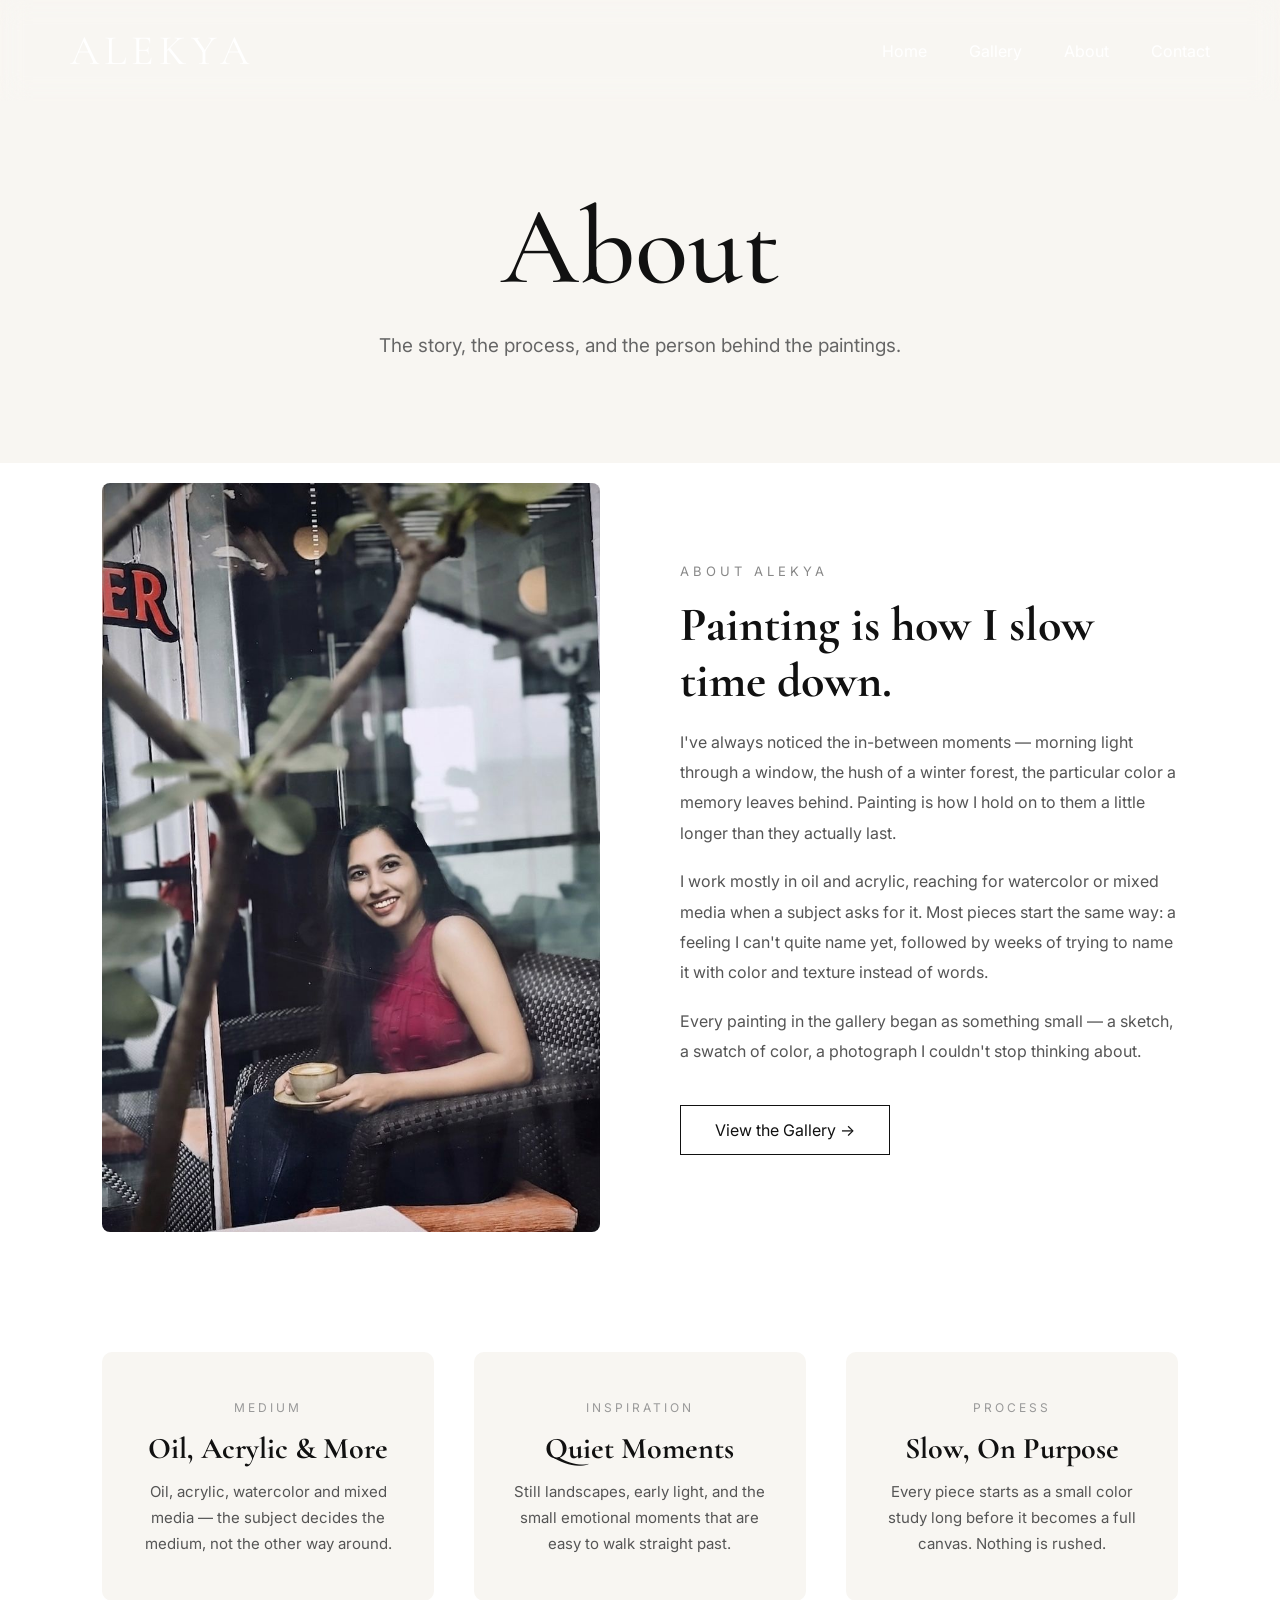
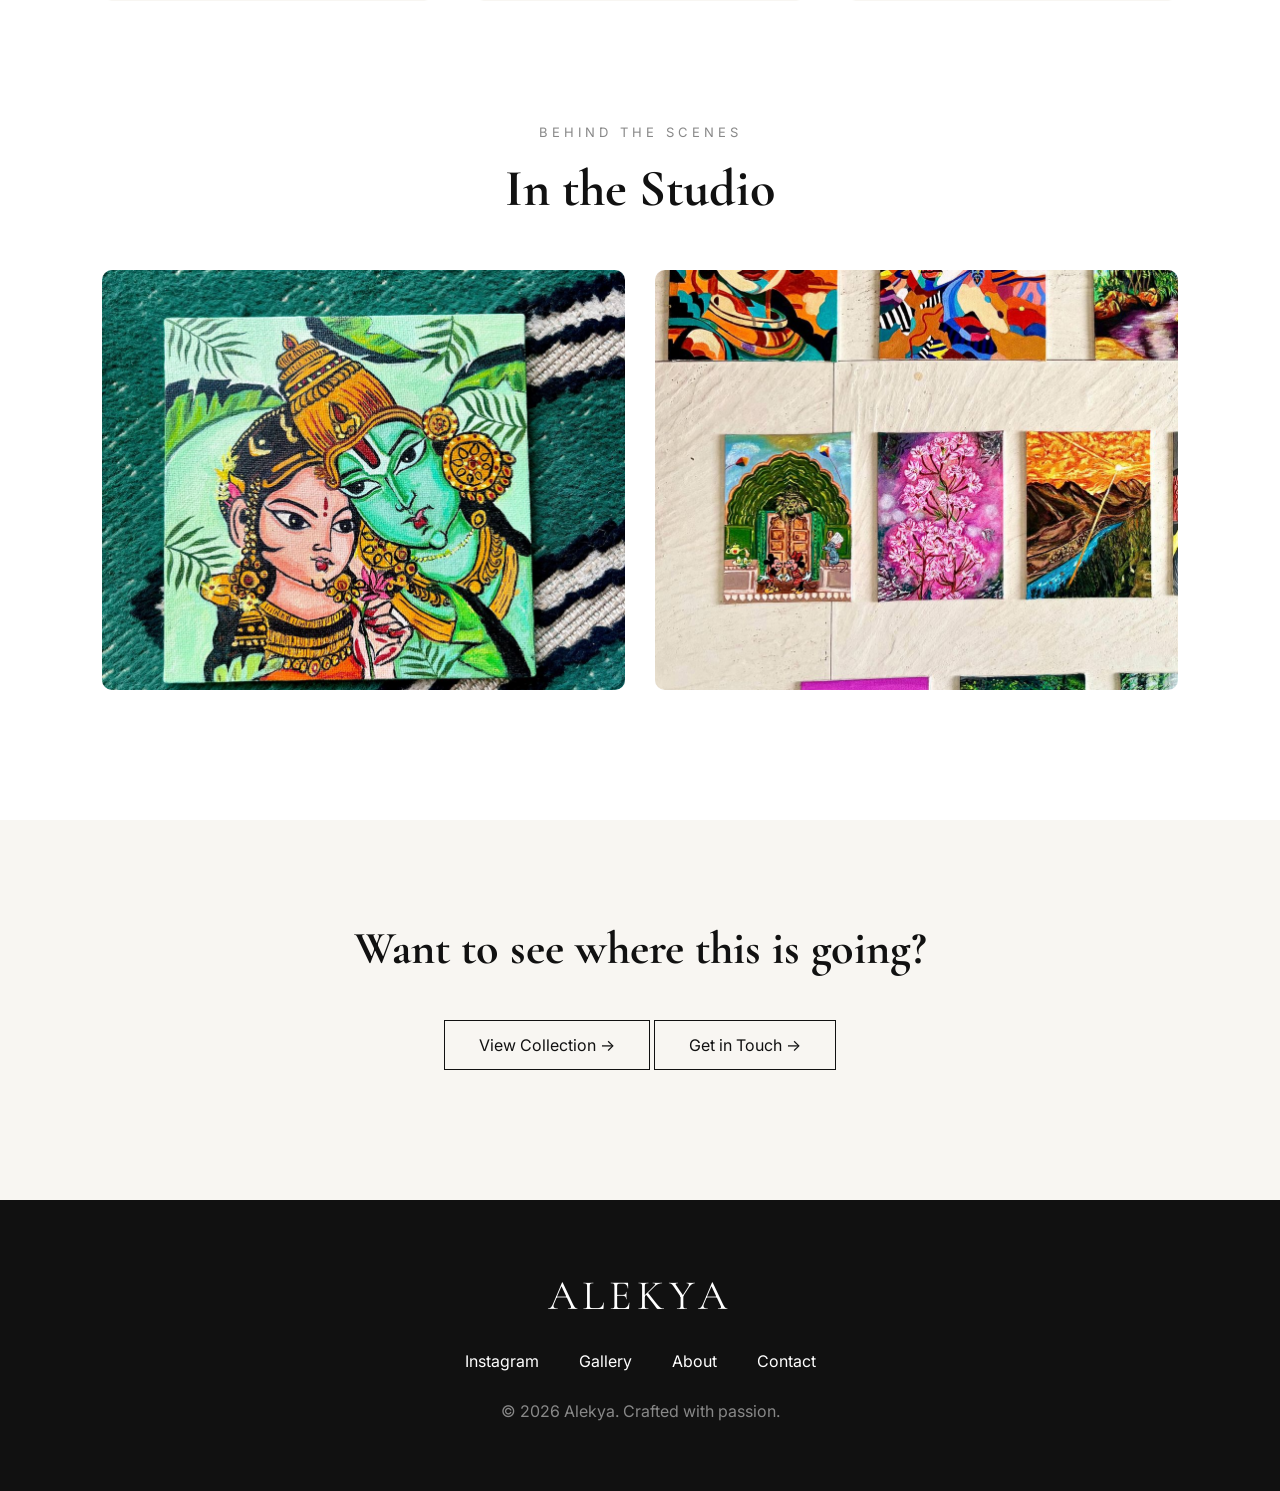
==== about.html @ 841383d3 "Initial portfolio upload" ====
<!DOCTYPE html>
<html lang="en">

<head>

<meta charset="UTF-8">
<meta name="viewport" content="width=device-width, initial-scale=1.0">

<title>About | Alekya</title>
<meta name="description" content="Learn about Alekya, a contemporary artist working in oil, acrylic, watercolor and mixed media.">
<meta property="og:title" content="About | Alekya">
<meta property="og:type" content="website">
<link rel="icon" href="favicon.svg" type="image/svg+xml">

<link rel="stylesheet" href="css/style.css">

<link rel="preconnect" href="https://fonts.googleapis.com">
<link rel="preconnect" href="https://fonts.gstatic.com" crossorigin>

<link href="https://fonts.googleapis.com/css2?family=Inter:wght@300;400;500;600&family=Cormorant+Garamond:wght@400;500;600;700&display=swap" rel="stylesheet">

</head>

<body>

<div id="progress-bar"></div>
<header>

<div class="logo">
ALEKYA
</div>

<nav>
<a href="index.html">Home</a>
<a href="gallery.html">Gallery</a>
<a href="about.html">About</a>
<a href="contact.html">Contact</a>
</nav>

<button class="nav-toggle" aria-label="Toggle menu" aria-expanded="false">
<span></span><span></span><span></span>
</button>

</header>

<section class="page-hero">
<h1>About</h1>
<p>The story, the process, and the person behind the paintings.</p>
</section>

<section class="story">

    <div class="story-image">
        <img src="images/profile.jpg" alt="Alekya, the artist">
    </div>

    <div class="story-content">

        <span>ABOUT ALEKYA</span>

        <h2>Painting is how I slow time down.</h2>

        <p>
            I've always noticed the in-between moments — morning light through
            a window, the hush of a winter forest, the particular color a
            memory leaves behind. Painting is how I hold on to them a little
            longer than they actually last.
        </p>

        <p>
            I work mostly in oil and acrylic, reaching for watercolor or
            mixed media when a subject asks for it. Most pieces start the
            same way: a feeling I can't quite name yet, followed by weeks of
            trying to name it with color and texture instead of words.
        </p>

        <p>
            Every painting in the gallery began as something small — a
            sketch, a swatch of color, a photograph I couldn't stop thinking
            about.
        </p>

        <a href="gallery.html" class="about-btn">View the Gallery →</a>

    </div>

</section>

<section class="highlights">

    <div class="card">
        <span>MEDIUM</span>
        <h3>Oil, Acrylic &amp; More</h3>
        <p>Oil, acrylic, watercolor and mixed media — the subject decides the medium, not the other way around.</p>
    </div>

    <div class="card">
        <span>INSPIRATION</span>
        <h3>Quiet Moments</h3>
        <p>Still landscapes, early light, and the small emotional moments that are easy to walk straight past.</p>
    </div>

    <div class="card">
        <span>PROCESS</span>
        <h3>Slow, On Purpose</h3>
        <p>Every piece starts as a small color study long before it becomes a full canvas. Nothing is rushed.</p>
    </div>

</section>

<section class="studio">

    <div class="studio-header">
        <span>BEHIND THE SCENES</span>
        <h2>In the Studio</h2>
    </div>

    <div class="studio-grid">
        <img src="pics/1000076212.jpg" alt="A glimpse inside the studio">
        <img src="pics/1000076245.jpg" alt="Work in progress in the studio">
    </div>

</section>

<section class="page-cta">
    <h2>Want to see where this is going?</h2>
    <a href="gallery.html" class="btn">View Collection →</a>
    <a href="contact.html" class="btn">Get in Touch →</a>
</section>

<footer>

    <div class="footer-logo">
        ALEKYA
    </div>

    <div class="footer-links">
        <a href="https://instagram.com" target="_blank" rel="noopener">Instagram</a>
        <a href="gallery.html">Gallery</a>
        <a href="about.html">About</a>
        <a href="contact.html">Contact</a>
    </div>

    <p>
        © 2026 Alekya.
        Crafted with passion.
    </p>

</footer>

<script src="js/script.js"></script>

</body>

</html>
---- css/style.css ----
/* ========= GLOBAL ========= */
*{margin:0;padding:0;box-sizing:border-box}
html{scroll-behavior:smooth}
body{
font-family:"Inter",sans-serif;
background:#f8f6f2;
color:#111;
overflow-x:hidden;
}
img{max-width:100%;display:block}
a{text-decoration:none;color:inherit}

/* ========= PROGRESS BAR ========= */
#progress-bar{
position:fixed;
top:0;left:0;
height:3px;
width:0%;
background:#111;
z-index:2000;
transition:.1s linear;
}

/* ========= HEADER ========= */
header{
position:fixed;
top:0;left:0;
width:100%;
display:flex;
justify-content:space-between;
align-items:center;
padding:25px 70px;
z-index:1000;
background:rgba(255,255,255,.05);
backdrop-filter:blur(14px);
transition:.4s;
}
header.scrolled{
background:rgba(20,20,20,.82);
padding:18px 70px;
}
.logo{
font-family:"Cormorant Garamond",serif;
font-size:42px;
letter-spacing:5px;
color:#fff;
}
nav{display:flex;gap:42px}
nav a{
color:#fff;
font-size:16px;
transition:.3s;
}
nav a:hover{opacity:.7}

/* ========= HERO ========= */
.hero{
height:100vh;
position:relative;
background:url("../images/hero.jpg") center/cover no-repeat;
display:flex;
justify-content:center;
align-items:center;
animation:zoomHero 18s ease-in-out infinite alternate;
}
@keyframes zoomHero{
from{background-size:100%}
to{background-size:108%}
}
.overlay{
position:absolute;
inset:0;
background:linear-gradient(to top,rgba(0,0,0,.7),rgba(0,0,0,.2));
}
.hero-text{
position:relative;
z-index:2;
text-align:center;
color:#fff;
padding:20px;
}
.hero-text h1{
font-family:"Cormorant Garamond",serif;
font-size:clamp(4rem,8vw,8rem);
font-weight:500;
line-height:1;
}
.hero-text p{
margin-top:20px;
letter-spacing:8px;
font-size:18px;
}
.scroll{
position:absolute;
bottom:35px;
left:50%;
transform:translateX(-50%);
color:#fff;
font-size:36px;
animation:bounce 2s infinite;
z-index:2;
}
@keyframes bounce{
50%{transform:translate(-50%,10px)}
}

/* ========= COMMON ========= */
.btn,
.gallery-button a,
.about-btn{
display:inline-block;
padding:14px 34px;
border:1px solid #111;
transition:.35s;
margin-top:20px;
}
.btn:hover,
.gallery-button a:hover,
.about-btn:hover{
background:#111;
color:#fff;
transform:translateY(-3px);
}

/* ========= FEATURED ========= */
.featured{
display:grid;
grid-template-columns:1.2fr 1fr;
gap:80px;
padding:120px 8%;
align-items:center;
background:#f8f6f2;
}
.featured img{
border-radius:8px;
transition:.5s;
}
.featured img:hover{transform:scale(1.03)}
.featured-right span{
letter-spacing:4px;
font-size:13px;
color:#777;
}
.featured-right h2{
font-family:"Cormorant Garamond",serif;
font-size:56px;
margin:18px 0;
}
.featured-right p{
line-height:1.9;
color:#555;
font-size:18px;
}

/* ========= ABOUT (homepage section) ========= */
.about{
display:grid;
grid-template-columns:1fr 1fr;
gap:80px;
padding:120px 8%;
align-items:center;
background:#fff;
}
.about img{
border-radius:8px;
transition:.5s;
}
.about img:hover{transform:scale(1.03)}
.about-content span{
letter-spacing:4px;
font-size:13px;
color:#888;
}
.about-content h2{
font-family:"Cormorant Garamond",serif;
font-size:58px;
margin:20px 0;
line-height:1.1;
}
.about-content p{
line-height:1.9;
color:#555;
margin-bottom:20px;
}

/* ========= GALLERY PREVIEW (homepage section) ========= */
.gallery-preview{
padding:120px 8%;
background:#f8f6f2;
}
.gallery-header{
max-width:650px;
margin-bottom:60px;
}
.gallery-header span{
letter-spacing:4px;
font-size:13px;
color:#888;
}
.gallery-header h2{
font-family:"Cormorant Garamond",serif;
font-size:62px;
margin:18px 0;
}
.gallery-header p{
line-height:1.8;
color:#555;
}
.gallery-grid{
display:grid;
grid-template-columns:repeat(3,1fr);
gap:22px;
}
.item{
overflow:hidden;
border-radius:8px;
position:relative;
}
.item img{
width:100%;
height:100%;
object-fit:cover;
transition:.6s;
}
.item:hover img{
transform:scale(1.08);
}
.item::after{
content:"View";
position:absolute;
inset:0;
display:flex;
justify-content:center;
align-items:center;
background:rgba(0,0,0,.35);
color:#fff;
opacity:0;
transition:.4s;
letter-spacing:3px;
}
.item:hover::after{
opacity:1;
}
.large{grid-row:span 2}
.wide{grid-column:span 2}
.gallery-button{
text-align:center;
margin-top:60px;
}

/* ========= CONTACT (homepage section) ========= */
.contact{
padding:120px 8%;
background:#fff;
text-align:center;
}
.contact-title{
max-width:720px;
margin:auto;
}
.contact-title span{
letter-spacing:4px;
font-size:13px;
color:#888;
}
.contact-title h2{
font-family:"Cormorant Garamond",serif;
font-size:60px;
margin:18px 0;
}
.contact-title p{
color:#555;
line-height:1.8;
}
.contact-grid{
display:grid;
grid-template-columns:repeat(3,1fr);
gap:40px;
margin-top:70px;
}
.contact-grid h3{margin-bottom:10px}
.contact-grid p{color:#666}

/* ========= FOOTER ========= */
footer{
background:#111;
color:#fff;
padding:70px 8%;
text-align:center;
}
.footer-logo{
font-family:"Cormorant Garamond",serif;
font-size:42px;
letter-spacing:5px;
margin-bottom:30px;
}
.footer-links{
display:flex;
justify-content:center;
gap:40px;
margin-bottom:30px;
}
footer p{color:#888}

/* ========= SCROLL-IN ANIMATIONS ========= */
.hidden{
opacity:0;
transform:translateY(60px);
transition:1s;
}
.show{
opacity:1;
transform:translateY(0);
}

/* ========= GALLERY PAGE ========= */
.page-hero,
.gallery-hero{
padding:180px 8% 100px;
text-align:center;
}
.page-hero h1,
.gallery-hero h1{
font-family:"Cormorant Garamond",serif;
font-size:110px;
font-weight:500;
margin-bottom:15px;
}
.page-hero p,
.gallery-hero p{
max-width:650px;
margin:auto;
font-size:19px;
line-height:1.8;
color:#666;
}

.gallery-filter{
display:flex;
justify-content:center;
gap:20px;
margin:60px 0;
flex-wrap:wrap;
}
.gallery-filter button{
padding:12px 26px;
background:white;
border:1px solid #ddd;
border-radius:30px;
cursor:pointer;
transition:.3s;
font-size:15px;
}
.gallery-filter button:hover{
background:#111;
color:white;
}
.gallery-filter .active{
background:#111;
color:white;
}

#gallery-grid{
columns:3;
column-gap:35px;
padding:0 8% 100px;
}

.art-card{
display:inline-block;
width:100%;
margin-bottom:35px;
position:relative;
overflow:hidden;
border-radius:18px;
cursor:pointer;
break-inside:avoid;
background:white;
transition:.4s;
animation:fadeUp .8s ease both;
}
@keyframes fadeUp{
from{
opacity:0;
transform:translateY(50px);
}
to{
opacity:1;
transform:translateY(0);
}
}
.art-card:hover{
transform:translateY(-8px);
box-shadow:0 20px 45px rgba(0,0,0,.15);
}
.art-card img{
width:100%;
display:block;
transition:.6s;
}
.art-card:hover img{
transform:scale(1.08);
}
.art-info{
position:absolute;
left:0;
bottom:0;
width:100%;
padding:35px;
background:linear-gradient(to top,
    rgba(0,0,0,.85),
    rgba(0,0,0,.05));
color:white;
opacity:0;
transition:.45s;
}
.art-card:hover .art-info{
opacity:1;
}
.art-info h3{
font-family:"Cormorant Garamond",serif;
font-size:36px;
margin-bottom:10px;
font-weight:500;
}
.art-info span{
font-size:12px;
text-transform:uppercase;
letter-spacing:3px;
color:#999;
}
.art-info p{
font-size:16px;
opacity:.9;
line-height:1.7;
}
.view-btn{
display:inline-block;
margin-top:18px;
color:white;
font-size:15px;
letter-spacing:2px;
}

/* ========= LIGHTBOX ========= */
#lightbox{
display:none;
position:fixed;
inset:0;
z-index:3000;
background:rgba(0,0,0,.92);
justify-content:center;
align-items:center;
padding:40px;
}
#lightbox img{
max-width:88vw;
max-height:85vh;
width:auto;
object-fit:contain;
border-radius:6px;
box-shadow:0 20px 60px rgba(0,0,0,.5);
}
#close{
position:absolute;
top:30px;
right:40px;
background:none;
border:none;
color:white;
font-size:42px;
cursor:pointer;
line-height:1;
z-index:3001;
transition:.3s;
}
#close:hover{opacity:.7}
#prev,
#next{
position:absolute;
top:50%;
transform:translateY(-50%);
background:none;
border:none;
color:white;
font-size:60px;
cursor:pointer;
padding:20px;
z-index:3001;
transition:.3s;
}
#prev:hover,
#next:hover{opacity:.6}
#prev{left:40px}
#next{right:40px}

.lightbox-info{
position:absolute;
bottom:40px;
left:50%;
transform:translateX(-50%);
text-align:center;
color:white;
}
.lightbox-info h2{
font-family:"Cormorant Garamond",serif;
font-size:42px;
font-weight:500;
margin-bottom:10px;
}
.lightbox-info p{
font-size:17px;
opacity:.85;
}

/* ========= RESPONSIVE ========= */
@media(max-width:1200px){
#gallery-grid{columns:2}
}

@media(max-width:1100px){
#gallery-grid{columns:2}
}

@media(max-width:768px){
header{padding:20px}
.nav-toggle{display:flex}
nav{
position:absolute;
top:100%;
left:0;
width:100%;
flex-direction:column;
gap:0;
background:rgba(15,15,15,.97);
max-height:0;
overflow:hidden;
transition:.35s ease;
}
header.nav-open nav{max-height:400px}
nav a{
padding:18px 25px;
border-top:1px solid rgba(255,255,255,.08);
}
.page-hero,
.gallery-hero{padding:130px 20px 60px}
.page-hero h1,
.gallery-hero h1{font-size:62px}
.gallery-filter{gap:12px;padding:0 20px}
.gallery-filter button{padding:10px 18px;font-size:14px}
}

@media(max-width:700px){
#gallery-grid{columns:1}
.page-hero h1,
.gallery-hero h1{font-size:60px}
.art-info h3{font-size:28px}
header{padding:18px 25px}
#prev,#next{font-size:36px;padding:10px}
#prev{left:10px}
#next{right:10px}
#close{top:18px;right:20px;font-size:34px}
}

/* ========= MOBILE NAV TOGGLE ========= */
.nav-toggle{
display:none;
flex-direction:column;
justify-content:center;
gap:5px;
width:32px;
height:32px;
background:none;
border:none;
cursor:pointer;
padding:0;
z-index:1001;
}
.nav-toggle span{
display:block;
width:100%;
height:2px;
background:#fff;
transition:.3s;
}
header.nav-open .nav-toggle span:nth-child(1){transform:translateY(7px) rotate(45deg)}
header.nav-open .nav-toggle span:nth-child(2){opacity:0}
header.nav-open .nav-toggle span:nth-child(3){transform:translateY(-7px) rotate(-45deg)}

/* ========= ABOUT PAGE ========= */
.story{
display:grid;
grid-template-columns:1fr 1fr;
gap:80px;
padding:20px 8% 120px;
align-items:center;
background:#fff;
}
.story img{
border-radius:8px;
transition:.5s;
}
.story img:hover{transform:scale(1.03)}
.story-content span{
letter-spacing:4px;
font-size:13px;
color:#888;
}
.story-content h2{
font-family:"Cormorant Garamond",serif;
font-size:48px;
margin:18px 0;
line-height:1.15;
}
.story-content p{
line-height:1.9;
color:#555;
margin-bottom:18px;
}

.highlights{
padding:0 8% 120px;
background:#fff;
display:grid;
grid-template-columns:repeat(3,1fr);
gap:40px;
}
.highlights .card{
padding:44px 32px;
background:#f8f6f2;
border-radius:10px;
text-align:center;
}
.highlights .card span{
font-size:12px;
letter-spacing:3px;
color:#999;
}
.highlights .card h3{
font-family:"Cormorant Garamond",serif;
font-size:30px;
margin:14px 0 12px;
}
.highlights .card p{
color:#555;
line-height:1.75;
font-size:15px;
}

.studio{
padding:0 8% 130px;
background:#fff;
text-align:center;
}
.studio-header{
max-width:600px;
margin:0 auto 50px;
}
.studio-header span{
letter-spacing:4px;
font-size:13px;
color:#888;
}
.studio-header h2{
font-family:"Cormorant Garamond",serif;
font-size:52px;
margin:16px 0 0;
}
.studio-grid{
display:grid;
grid-template-columns:repeat(2,1fr);
gap:30px;
}
.studio-grid img{
width:100%;
height:420px;
object-fit:cover;
border-radius:10px;
transition:.5s;
}
.studio-grid img:hover{transform:scale(1.02)}

.page-cta{
padding:100px 8% 130px;
text-align:center;
background:#f8f6f2;
}
.page-cta h2{
font-family:"Cormorant Garamond",serif;
font-size:46px;
margin-bottom:24px;
}

/* ========= CONTACT PAGE ========= */
.contact-page-grid{
display:grid;
grid-template-columns:1fr 1fr;
gap:90px;
padding:20px 8% 140px;
background:#fff;
align-items:start;
}
.contact-page-grid .contact-grid{
grid-template-columns:1fr;
gap:30px;
margin-top:10px;
}
.contact-form label{
display:block;
font-size:13px;
letter-spacing:2px;
color:#888;
margin-bottom:8px;
margin-top:22px;
}
.contact-form label:first-of-type{margin-top:0}
.contact-form input,
.contact-form textarea{
width:100%;
border:none;
border-bottom:1px solid #ddd;
background:transparent;
padding:12px 4px;
font-family:"Inter",sans-serif;
font-size:16px;
color:#111;
transition:.3s;
}
.contact-form input:focus,
.contact-form textarea:focus{
outline:none;
border-bottom-color:#111;
box-shadow:0 1px 0 0 #111;
}
.contact-form input:focus-visible,
.contact-form textarea:focus-visible{
outline:2px solid #111;
outline-offset:4px;
}
.contact-form textarea{resize:vertical;min-height:120px}
.contact-form button{
margin-top:32px;
font-family:"Inter",sans-serif;
font-size:15px;
background:#111;
color:#fff;
cursor:pointer;
}
.contact-form button:hover{
background:#333;
transform:translateY(-3px);
}
.form-note{
margin-top:16px;
font-size:13px;
color:#888;
line-height:1.6;
}
.form-status{
margin-top:16px;
font-size:14px;
display:none;
}
.form-status.show{display:block}

/* ========= 404 PAGE ========= */
.error-page{
min-height:100vh;
display:flex;
flex-direction:column;
align-items:center;
justify-content:center;
text-align:center;
padding:140px 8% 100px;
}
.error-page span{
font-family:"Cormorant Garamond",serif;
font-size:140px;
line-height:1;
color:#111;
}
.error-page h1{
font-family:"Cormorant Garamond",serif;
font-size:40px;
margin:10px 0 16px;
}
.error-page p{
color:#666;
max-width:480px;
margin-bottom:10px;
line-height:1.8;
}

@media(max-width:900px){
.story{grid-template-columns:1fr;gap:40px;padding:10px 8% 80px}
.highlights{grid-template-columns:1fr;gap:24px;padding:0 8% 80px}
.studio-grid{grid-template-columns:1fr}
.studio-grid img{height:320px}
.contact-page-grid{grid-template-columns:1fr;gap:60px;padding:10px 8% 90px}
}

@media(max-width:700px){
.error-page span{font-size:90px}
.story-content h2{font-size:36px}
.studio-header h2{font-size:38px}
.page-cta h2{font-size:32px}
}

/* ========= REDUCED MOTION ========= */
@media (prefers-reduced-motion: reduce) {
  *, *::before, *::after {
    animation-duration: 0.001ms !important;
    animation-iteration-count: 1 !important;
    transition-duration: 0.001ms !important;
    scroll-behavior: auto !important;
  }
}
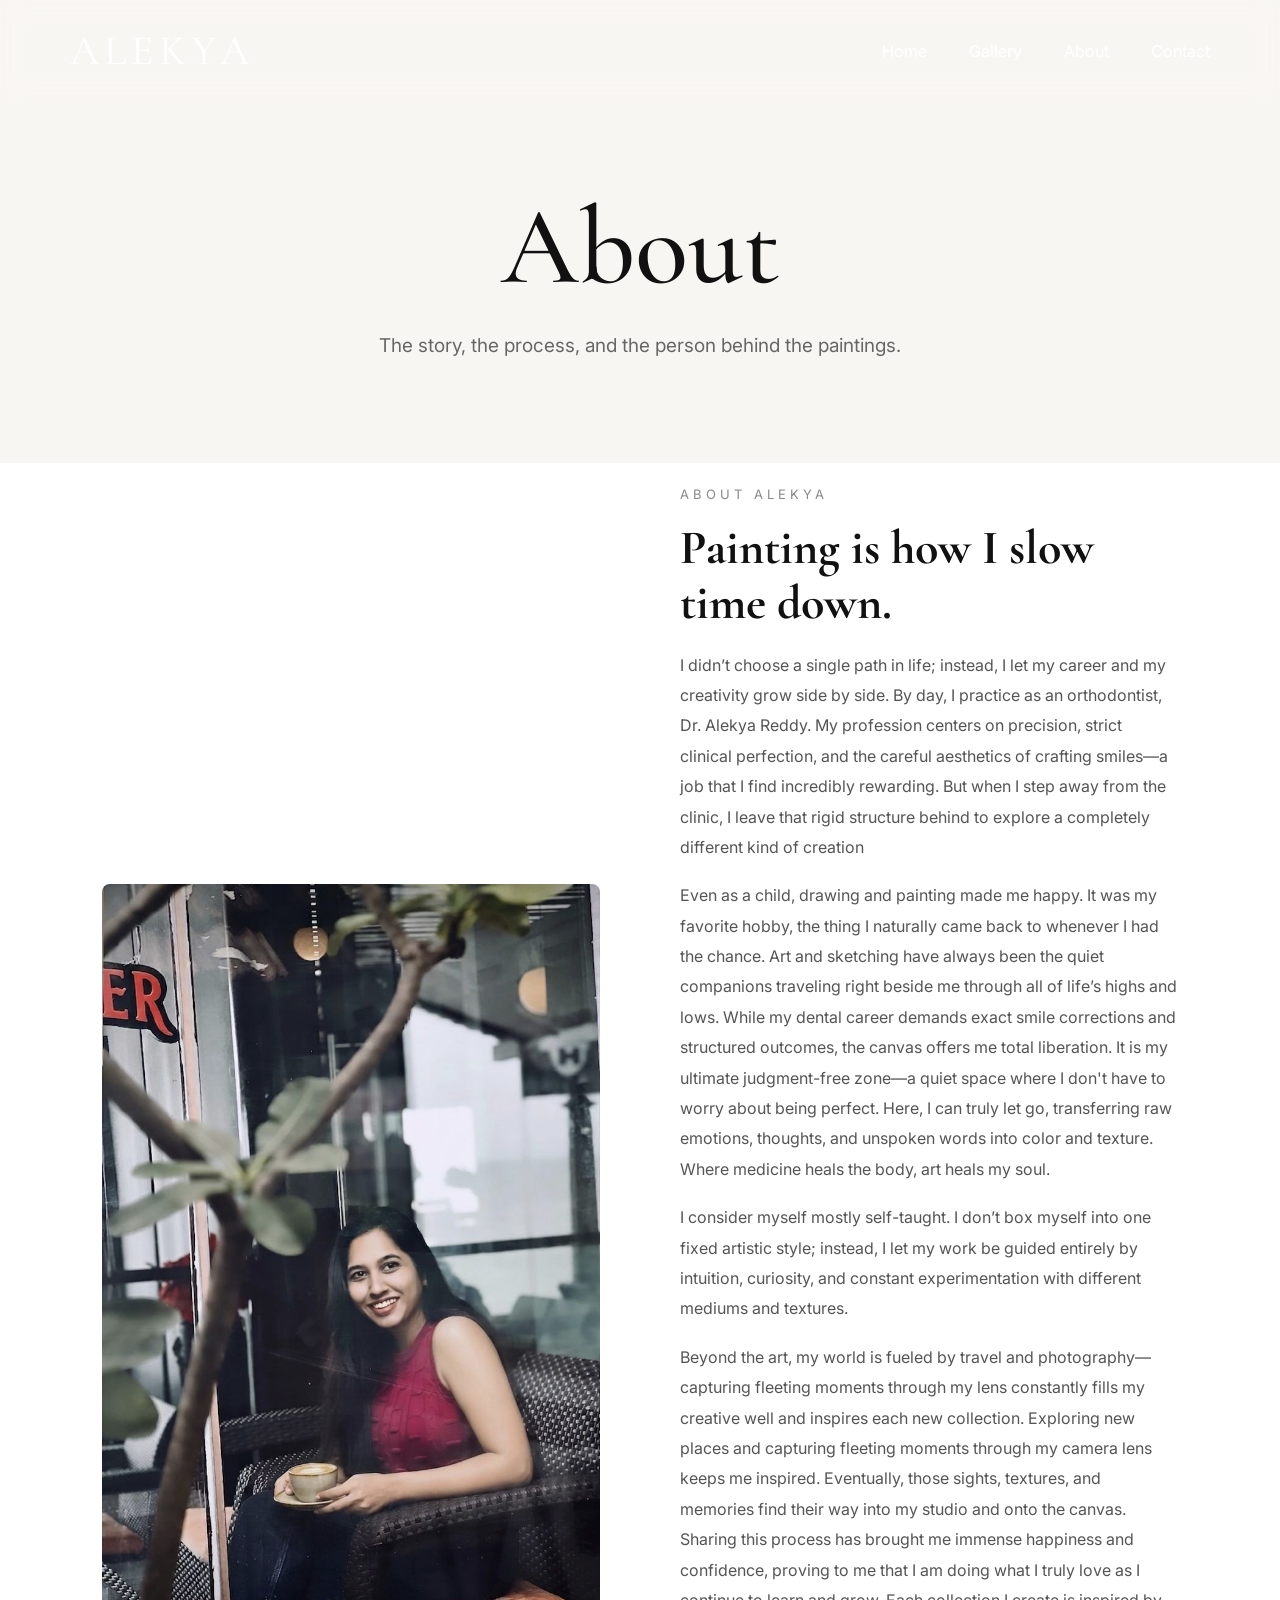
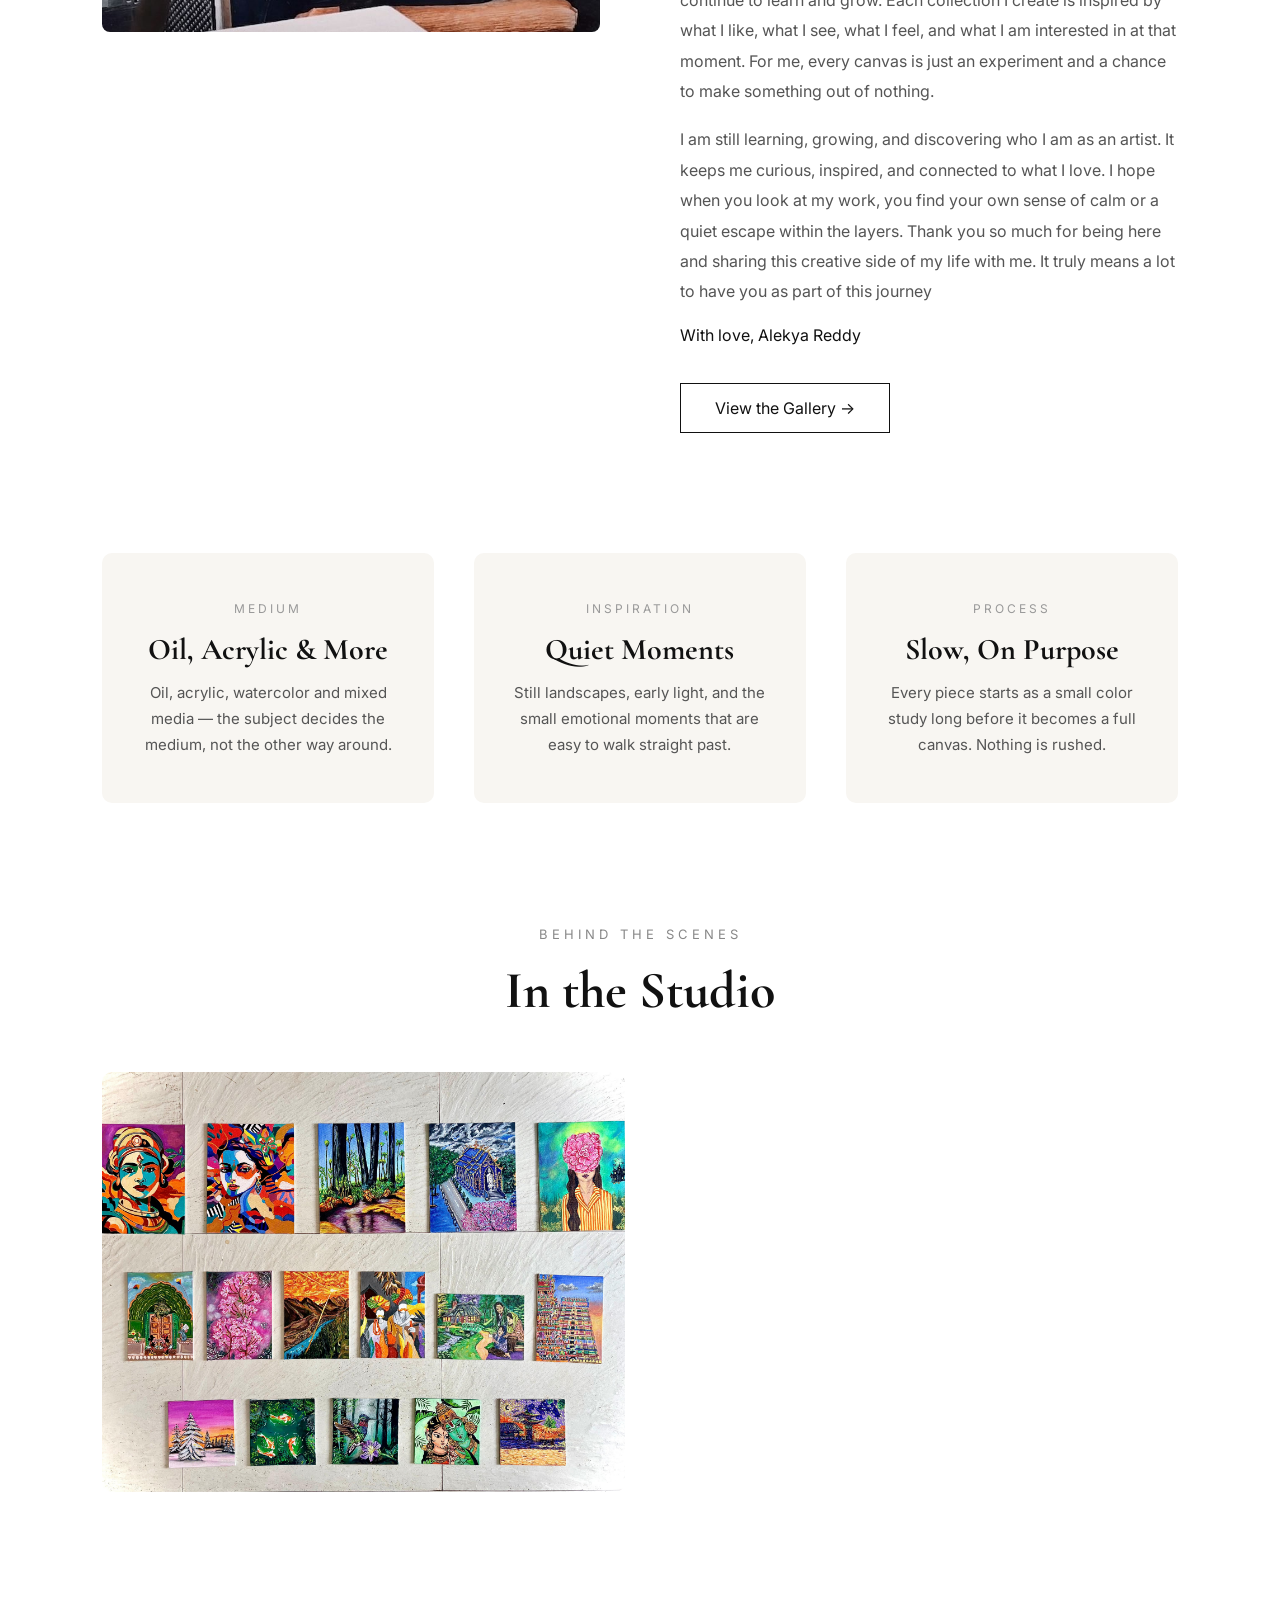
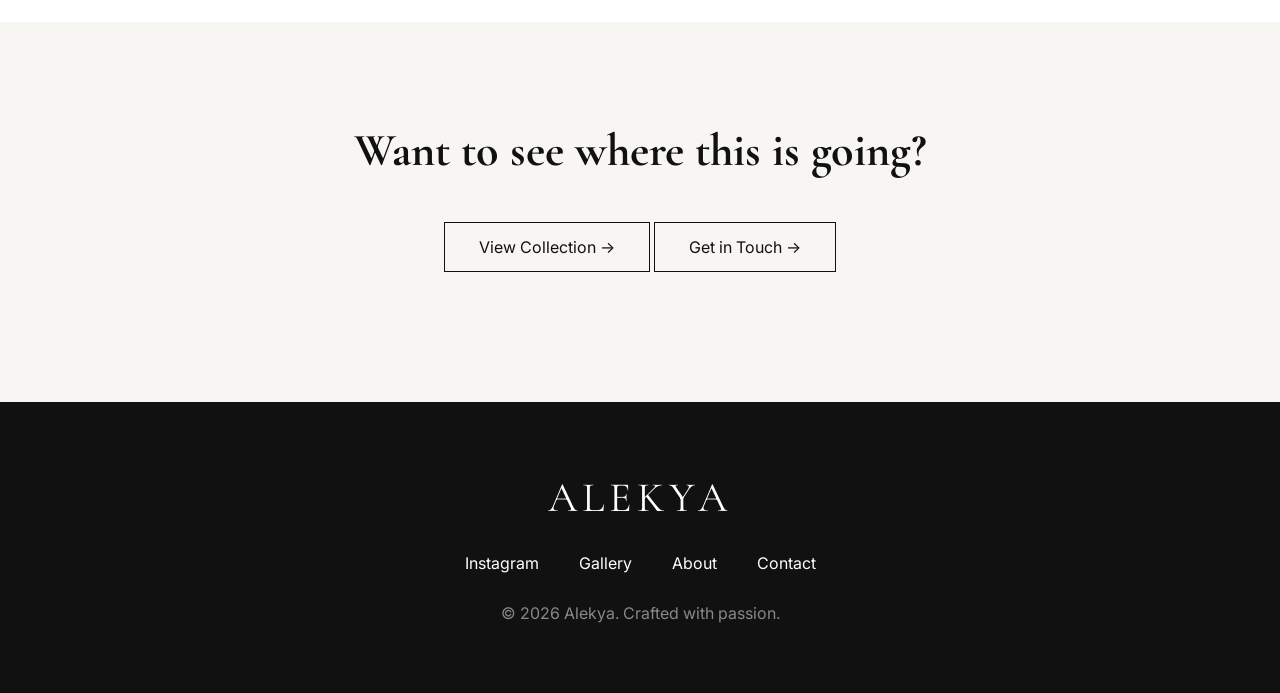
==== commit 4e9b433f: "Improve mobile navigation" ====
--- a/about.html
+++ b/about.html
@@ -61,24 +61,33 @@
         <h2>Painting is how I slow time down.</h2>
 
         <p>
-            I've always noticed the in-between moments — morning light through
-            a window, the hush of a winter forest, the particular color a
-            memory leaves behind. Painting is how I hold on to them a little
-            longer than they actually last.
+            I didn’t choose a single path in life; instead, I let my career and my creativity grow side by side.
+By day, I practice as an orthodontist, Dr. Alekya Reddy. My profession centers on precision, strict clinical perfection, and the careful aesthetics of crafting smiles—a job that I find incredibly rewarding. But when I step away from the clinic, I leave that rigid structure behind to explore a completely different kind of creation
         </p>
 
         <p>
-            I work mostly in oil and acrylic, reaching for watercolor or
-            mixed media when a subject asks for it. Most pieces start the
-            same way: a feeling I can't quite name yet, followed by weeks of
-            trying to name it with color and texture instead of words.
+            Even as a child, drawing and painting made me happy. It was my favorite hobby, the thing I naturally came back to whenever I had the chance. Art and sketching have always been the quiet companions traveling right beside me through all of life’s highs and lows. While my dental career demands exact smile corrections and structured outcomes, the canvas offers me total liberation. It is my ultimate judgment-free zone—a quiet space where I don't have to worry about being perfect. Here, I can truly let go, transferring raw emotions, thoughts, and unspoken words into color and texture. Where medicine heals the body, art heals my soul.
         </p>
 
         <p>
-            Every painting in the gallery began as something small — a
-            sketch, a swatch of color, a photograph I couldn't stop thinking
-            about.
+            I consider myself mostly self-taught. I don’t box myself into one fixed artistic style; instead, I let my work be guided entirely by intuition, curiosity, and constant experimentation with different mediums and textures. 
         </p>
+
+        <p>
+            Beyond the art, my world is fueled by travel and photography—capturing fleeting moments through my lens constantly fills my creative well and inspires each new collection. Exploring new places and capturing fleeting moments through my camera lens keeps me inspired. Eventually, those sights, textures, and memories find their way into my studio and onto the canvas.
+Sharing this process has brought me immense happiness and confidence, proving to me that I am doing what I truly love as I continue to learn and grow. Each collection I create is inspired by what I like, what I see, what I feel, and what I am interested in at that moment. For me, every canvas is just an experiment and a chance to make something out of nothing.
+        </p>
+        <p>
+            I am still learning, growing, and discovering who I am as an artist. It keeps me curious, inspired, and connected to what I love. I hope when you look at my work, you find your own sense of calm or a quiet escape within the layers.
+Thank you so much for being here and sharing this creative side of my life with me. It truly means a lot to have you as part of this journey
+        </p>
+
+    </p>
+            With love,
+Alekya Reddy
+        </p>
+
+
 
         <a href="gallery.html" class="about-btn">View the Gallery →</a>
 
@@ -116,8 +125,7 @@
     </div>
 
     <div class="studio-grid">
-        <img src="pics/1000076212.jpg" alt="A glimpse inside the studio">
-        <img src="pics/1000076245.jpg" alt="Work in progress in the studio">
+        <img src="pics/1000076251.jpg" alt="A glimpse inside the studio">
     </div>
 
 </section>
@@ -135,7 +143,7 @@
     </div>
 
     <div class="footer-links">
-        <a href="https://instagram.com" target="_blank" rel="noopener">Instagram</a>
+        <a href="https://www.instagram.com/alekya_devireddy?igsh=eXptM24zYmY5MTI=" target="_blank" rel="noopener">Instagram</a>
         <a href="gallery.html">Gallery</a>
         <a href="about.html">About</a>
         <a href="contact.html">Contact</a>
--- a/css/style.css
+++ b/css/style.css
@@ -57,7 +57,7 @@
 .hero{
 height:100vh;
 position:relative;
-background:url("../images/hero.jpg") center/cover no-repeat;
+background:url("../pics/any.jpg") center/cover no-repeat;
 display:flex;
 justify-content:center;
 align-items:center;
@@ -523,7 +523,10 @@
 }
 
 @media(max-width:768px){
-header{padding:20px}
+header{
+    padding:20px;
+    background:rgba(20,20,20,.9);
+}
 .nav-toggle{display:flex}
 nav{
 position:absolute;
@@ -579,8 +582,8 @@
 .nav-toggle span{
 display:block;
 width:100%;
-height:2px;
-background:#fff;
+height:3px;
+background:#eb0808;
 transition:.3s;
 }
 header.nav-open .nav-toggle span:nth-child(1){transform:translateY(7px) rotate(45deg)}
@@ -815,3 +818,53 @@
     scroll-behavior: auto !important;
   }
 }
+
+
+@media (max-width: 768px) {
+
+.featured,
+.about,
+.contact-grid{
+    grid-template-columns:1fr;
+    gap:40px;
+    text-align:center;
+}
+
+.featured-right,
+.about-content{
+    text-align:center;
+}
+
+.logo{
+    font-size:30px;
+}
+
+.hero-text h1{
+    font-size:3rem;
+}
+
+.hero-text p{
+    font-size:15px;
+    letter-spacing:3px;
+}
+
+.featured-right h2,
+.about-content h2,
+.gallery-header h2,
+.contact-title h2{
+    font-size:38px;
+}
+
+.gallery-grid{
+    grid-template-columns:1fr;
+}
+
+.wide{
+    grid-column:span 1;
+}
+
+footer .footer-links{
+    flex-direction:column;
+    gap:15px;
+}
+}
